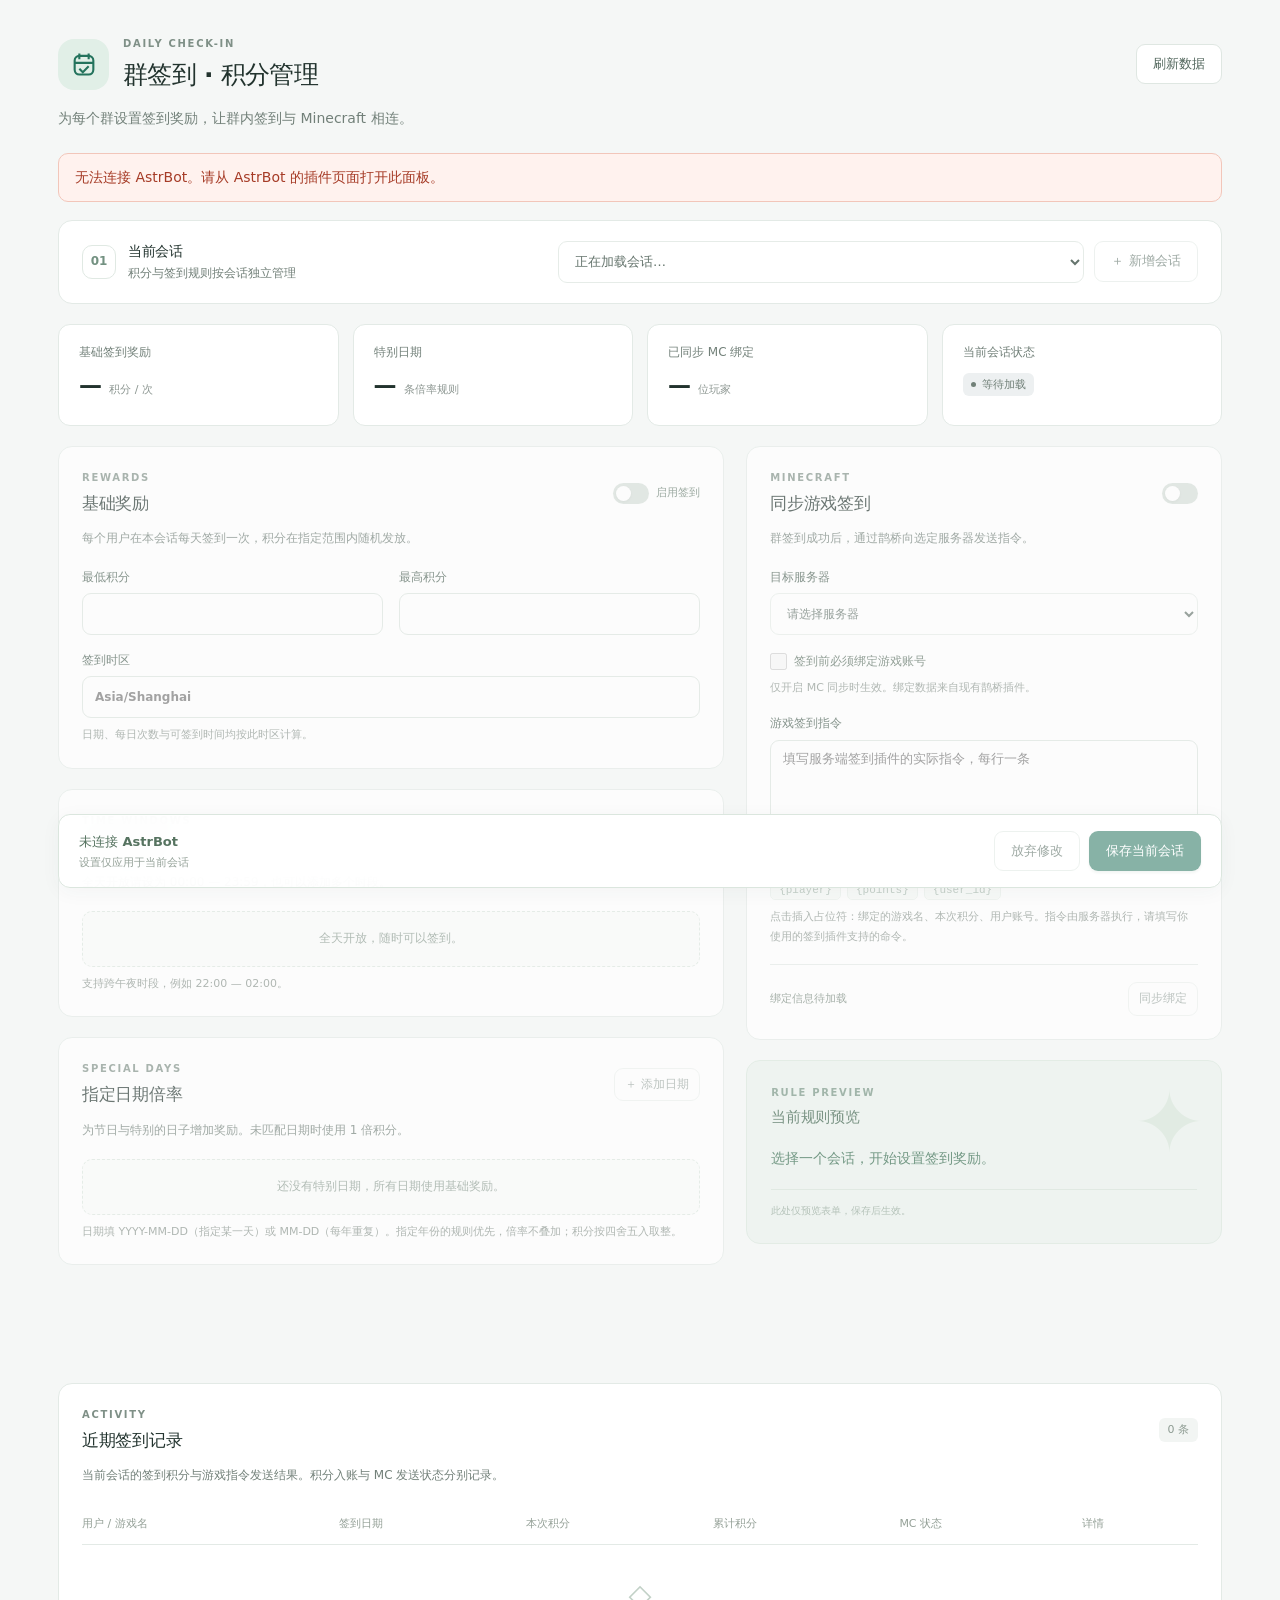
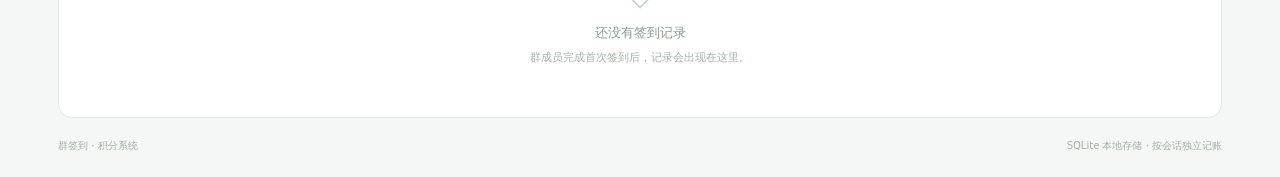
==== pages/dashboard/index.html @ dab74ade "feat: 实现按会话签到积分、日期倍率与 LiteSignIn 联动" ====
<!doctype html>
<html lang="zh-CN">
<head>
  <meta charset="utf-8">
  <meta name="viewport" content="width=device-width, initial-scale=1">
  <meta name="color-scheme" content="light">
  <title>群签到 · 积分管理</title>
  <link rel="stylesheet" href="./style.css">
  <script src="/api/plugin/page/bridge-sdk.js"></script>
  <script src="./app.js" defer></script>
</head>
<body>
<main class="workspace">
  <header class="page-heading">
    <div class="brand"><span class="brand-mark" aria-hidden="true"><svg viewBox="0 0 24 24" fill="none" stroke="currentColor" stroke-width="1.8"><rect x="4" y="5" width="16" height="16" rx="4"/><path d="M8 3v5m8-5v5M4 11h16m-12 5 3 3 5-5"/></svg></span><div><p class="eyebrow">DAILY CHECK-IN</p><h1>群签到 · 积分管理</h1></div></div>
    <button id="refresh" class="button secondary" type="button">刷新数据</button>
  </header>
  <p class="page-description">为每个群设置签到奖励，让群内签到与 Minecraft 相连。</p>
  <div id="notice" class="notice" role="status" aria-live="polite" hidden></div>
  <section class="session-card" aria-labelledby="session-heading">
    <div class="session-label"><span class="section-number">01</span><div><h2 id="session-heading">当前会话</h2><p>积分与签到规则按会话独立管理</p></div></div>
    <div class="session-picker"><label class="sr-only" for="session-select">选择会话</label><select id="session-select" disabled><option value="">正在加载会话…</option></select><button id="new-session" class="button secondary" type="button" disabled>＋ 新增会话</button></div>
    <div id="new-session-panel" class="new-session-panel" hidden><label for="session-input">会话标识（UMO）</label><div class="input-action"><input id="session-input" type="text" placeholder="平台ID:GroupMessage:群号" autocomplete="off" spellcheck="false"><button id="add-session" class="button primary" type="button">开始配置</button><button id="cancel-session" class="button text-button" type="button">取消</button></div><p class="hint">例如 mybot:GroupMessage:123456789。保存规则后才会建立会话配置。</p></div>
  </section>

  <section class="stats-grid" aria-label="当前会话概况">
    <div class="stat"><span class="stat-label">基础签到奖励</span><div><strong id="stat-points">—</strong><span class="stat-unit">积分 / 次</span></div></div>
    <div class="stat"><span class="stat-label">特别日期</span><div><strong id="stat-dates">—</strong><span class="stat-unit">条倍率规则</span></div></div>
    <div class="stat"><span class="stat-label">已同步 MC 绑定</span><div><strong id="stat-bindings">—</strong><span class="stat-unit">位玩家</span></div></div>
    <div class="stat"><span class="stat-label">当前会话状态</span><div><span id="stat-status" class="badge neutral">等待加载</span></div></div>
  </section>

  <form id="settings-form">
    <fieldset id="settings-fields" disabled>
      <div class="columns">
        <div class="main-column">
          <section class="card" aria-labelledby="reward-heading">
            <div class="card-heading"><div><p class="eyebrow">REWARDS</p><h2 id="reward-heading">基础奖励</h2></div><label class="switch-label"><input id="enabled" type="checkbox"><span class="switch-track" aria-hidden="true"></span><span>启用签到</span></label></div>
            <p class="description">每个用户在本会话每天签到一次，积分在指定范围内随机发放。</p>
            <div class="form-grid"><label>最低积分<input id="min-points" type="number" min="0" max="1000000000" step="1" required></label><label>最高积分<input id="max-points" type="number" min="0" max="1000000000" step="1" required></label></div>
            <label class="field">签到时区<input id="timezone" type="text" list="timezones" required placeholder="Asia/Shanghai" autocomplete="off"><datalist id="timezones"><option value="Asia/Shanghai"></option><option value="Asia/Hong_Kong"></option><option value="Asia/Tokyo"></option><option value="UTC"></option></datalist></label><p class="hint">日期、每日次数与可签到时间均按此时区计算。</p>
          </section>
          <section class="card" aria-labelledby="window-heading">
            <div class="card-heading"><div><p class="eyebrow">TIME WINDOWS</p><h2 id="window-heading">可签到时间</h2></div><button id="add-window" class="button small secondary" type="button">＋ 添加时段</button></div>
            <p class="description">全天开放请设为 00:00 — 23:59，也可以添加多个时段。</p>
            <div id="windows-list" class="repeat-list"></div><p id="windows-empty" class="empty-inline">全天开放，随时可以签到。</p>
            <p class="hint">支持跨午夜时段，例如 22:00 — 02:00。</p>
          </section>
          <section class="card" aria-labelledby="dates-heading">
            <div class="card-heading"><div><p class="eyebrow">SPECIAL DAYS</p><h2 id="dates-heading">指定日期倍率</h2></div><button id="add-date" class="button small secondary" type="button">＋ 添加日期</button></div>
            <p class="description">为节日与特别的日子增加奖励。未匹配日期时使用 1 倍积分。</p>
            <div id="dates-list" class="repeat-list"></div><p id="dates-empty" class="empty-inline">还没有特别日期，所有日期使用基础奖励。</p>
            <p class="hint">日期填 YYYY-MM-DD（指定某一天）或 MM-DD（每年重复）。指定年份的规则优先，倍率不叠加；积分按四舍五入取整。</p>
          </section>
        </div>
        <aside class="side-column">
          <section class="card mc-card" aria-labelledby="mc-heading">
            <div class="card-heading"><div><p class="eyebrow">MINECRAFT</p><h2 id="mc-heading">同步游戏签到</h2></div><label class="switch-label"><input id="mc-enabled" type="checkbox"><span class="switch-track" aria-hidden="true"></span><span class="sr-only">启用同步游戏签到</span></label></div>
            <p class="description">群签到成功后，通过鹊桥向选定服务器发送指令。</p>
            <label class="field">目标服务器<select id="server-name"><option value="">请选择服务器</option></select></label>
            <label class="check-label"><input id="require-binding" type="checkbox"><span>签到前必须绑定游戏账号</span></label><p class="hint">仅开启 MC 同步时生效。绑定数据来自现有鹊桥插件。</p>
            <label class="field" for="commands">游戏签到指令</label><textarea id="commands" rows="5" spellcheck="false" placeholder="填写服务端签到插件的实际指令，每行一条"></textarea>
            <div class="tokens" aria-label="插入指令占位符"><button type="button" data-token="{player}">{player}</button><button type="button" data-token="{points}">{points}</button><button type="button" data-token="{user_id}">{user_id}</button></div><p class="hint">点击插入占位符：绑定的游戏名、本次积分、用户账号。指令由服务器执行，请填写你使用的签到插件支持的命令。</p>
            <div class="binding-row"><span id="binding-note">绑定信息待加载</span><button id="sync-bindings" class="button small secondary" type="button">同步绑定</button></div>
          </section>
          <section class="preview-card" aria-labelledby="preview-heading"><span class="preview-icon" aria-hidden="true">✦</span><p class="eyebrow">RULE PREVIEW</p><h2 id="preview-heading">当前规则预览</h2><p id="preview-summary">选择一个会话，开始设置签到奖励。</p><p id="preview-time" class="preview-detail"></p><p id="preview-mc" class="preview-detail"></p><p class="preview-footnote">此处仅预览表单，保存后生效。</p></section>
        </aside>
      </div>
    </fieldset>
    <div class="save-bar"><div><span id="save-state" class="save-state">正在连接 AstrBot…</span><p id="save-caption">设置仅应用于当前会话</p></div><div class="save-actions"><button id="discard" class="button secondary" type="button" disabled>放弃修改</button><button id="save" class="button primary" type="submit" disabled>保存当前会话</button></div></div>
  </form>

  <section class="card history-card" aria-labelledby="history-heading"><div class="card-heading"><div><p class="eyebrow">ACTIVITY</p><h2 id="history-heading">近期签到记录</h2></div><span id="history-count" class="count-pill">0 条</span></div><p class="description">当前会话的签到积分与游戏指令发送结果。积分入账与 MC 发送状态分别记录。</p><div class="table-scroll"><table><thead><tr><th>用户 / 游戏名</th><th>签到日期</th><th>本次积分</th><th>累计积分</th><th>MC 状态</th><th>详情</th></tr></thead><tbody id="history-body"></tbody></table></div><div id="history-empty" class="history-empty"><span aria-hidden="true">◇</span><strong>还没有签到记录</strong><p>群成员完成首次签到后，记录会出现在这里。</p></div></section>
  <footer class="page-footer"><span>群签到 · 积分系统</span><span>SQLite 本地存储 · 按会话独立记账</span></footer>
</main>
</body>
</html>
---- pages/dashboard/style.css ----
:root{font-family:Inter,"Segoe UI","Microsoft YaHei",system-ui,sans-serif;color:#22332e;background:#f5f7f6;font-synthesis:none;font-size:14px;line-height:1.6;--green:#24735d;--green-dark:#165441;--muted:#728079;--line:#e3eae6;--surface:#fff;--focus:#b5d9cb}
*{box-sizing:border-box}body{margin:0}button,input,select,textarea{font:inherit}button{cursor:pointer}button:disabled{cursor:not-allowed;opacity:.55}input,select,textarea{width:100%;min-height:42px;border:1px solid #dce5df;border-radius:9px;background:#fff;color:#253b30;padding:9px 12px;outline:none}input:focus,select:focus,textarea:focus{border-color:var(--green);box-shadow:0 0 0 3px #24735d12}button:focus-visible{outline:3px solid var(--focus);outline-offset:3px}input[type=checkbox]{width:17px;height:17px;min-height:0;accent-color:var(--green);flex:none}input[type=number]{font-variant-numeric:tabular-nums}select{padding-right:28px;text-overflow:ellipsis}textarea{resize:vertical;min-height:110px;font-family:Consolas,"Microsoft YaHei",monospace;font-size:13px}fieldset{padding:0;margin:0;border:0;min-width:0}fieldset:disabled{opacity:.65}h1,h2,p{margin:0}h1{font-size:25px;line-height:1.4;letter-spacing:-.7px;font-weight:700}h2{font-size:17px;line-height:1.5;letter-spacing:-.3px;font-weight:650}[hidden]{display:none!important}.workspace{max-width:1240px;padding:36px 38px 20px;margin:auto}.page-heading,.brand,.card-heading,.session-label,.session-picker,.input-action,.binding-row,.save-bar,.save-actions,.page-footer{display:flex;align-items:center}.page-heading{justify-content:space-between;gap:18px}.brand{gap:14px}.brand-mark{width:51px;height:51px;border-radius:16px;color:var(--green);background:#e1efe7;display:grid;place-items:center}.brand-mark svg{width:28px;height:28px}.eyebrow{font-size:10px;letter-spacing:1.7px;font-weight:700;color:#7f9087;margin-bottom:5px}.page-description{color:var(--muted);margin:15px 0 24px}.button{border:1px solid transparent;border-radius:9px;padding:9px 16px;min-height:40px;font-size:13px;font-weight:600;white-space:nowrap;transition:background .15s,box-shadow .15s}.button.primary{background:var(--green);color:white;box-shadow:0 2px 3px #1d50311a}.button.primary:hover:not(:disabled){background:var(--green-dark)}.button.secondary{background:#fff;border-color:#dfe7e2;color:#50655b}.button.secondary:hover:not(:disabled){background:#f1f6f3;border-color:#afc9bb}.button.small{padding:6px 10px;min-height:32px;font-size:12px}.text-button{background:transparent;color:#62746b}.notice{padding:12px 16px;border:1px solid #c9e4d5;background:#edf7f0;color:#26613d;border-radius:10px;margin-bottom:18px;overflow-wrap:anywhere}.notice.error{border-color:#f2c6ba;background:#fff2ee;color:#a63b26}.notice.info{background:#f1f5fb;border-color:#d1ddef;color:#425f86}.session-card{display:flex;flex-wrap:wrap;align-items:center;justify-content:space-between;gap:18px;background:#fff;border:1px solid var(--line);border-radius:14px;padding:20px 23px}.session-label{gap:12px}.section-number{display:grid;place-items:center;width:34px;height:34px;border:1px solid #e0e9e3;border-radius:10px;color:#739181;font-size:12px;font-weight:700}.session-label h2{font-size:14px}.session-label p{font-size:12px;color:var(--muted);margin-top:2px}.session-picker{gap:10px;flex:1;max-width:640px;min-width:300px}.session-picker select{flex:1;min-width:0;font-size:13px}.new-session-panel{width:100%;border-top:1px solid var(--line);padding-top:16px}.new-session-panel>label{font-size:12px;font-weight:600}.input-action{gap:8px;margin-top:7px}.input-action input{min-width:0}.stats-grid{display:grid;grid-template-columns:repeat(4,1fr);gap:14px;margin:20px 0}.stat{padding:18px 20px;background:#fff;border:1px solid var(--line);border-radius:12px;min-height:102px}.stat-label{display:block;color:var(--muted);font-size:12px;margin-bottom:9px}.stat strong{font-size:23px;letter-spacing:-.7px;font-weight:650;line-height:1.3;font-variant-numeric:tabular-nums}.stat-unit{font-size:11px;color:#8c9691;margin-left:8px;white-space:nowrap}.badge{display:inline-flex;align-items:center;border-radius:6px;padding:3px 8px;font-size:11px;font-weight:600;white-space:nowrap}.badge.good{background:#e8f4ed;color:#287250}.badge.warn{background:#fff3df;color:#967027}.badge.bad{background:#fff0eb;color:#ad5039}.badge.neutral{background:#edf0f1;color:#718078}.badge::before{content:"";width:5px;height:5px;margin-right:6px;border-radius:50%;background:currentColor}.columns{display:grid;grid-template-columns:minmax(0,1.4fr) minmax(300px,1fr);gap:22px;align-items:start}.main-column,.side-column{min-width:0;display:flex;flex-direction:column;gap:20px}.card{background:#fff;border:1px solid var(--line);border-radius:14px;padding:23px}.card-heading{justify-content:space-between;gap:12px;margin-bottom:12px}.description{font-size:12px;line-height:1.8;color:var(--muted);margin-bottom:18px}.form-grid{display:grid;grid-template-columns:1fr 1fr;gap:16px}.form-grid label,.field,.repeat-field{display:block;font-size:12px;font-weight:600;color:#4b6155}.form-grid input,.field input,.field select{margin-top:6px}.field{margin-top:16px}.field[for=commands]{margin-bottom:7px}.hint{color:#8a958e;font-size:11px;line-height:1.8;margin-top:7px}.switch-label{display:flex;align-items:center;gap:7px;white-space:nowrap;font-size:11px;color:#6b8073;cursor:pointer;position:relative}.switch-label input{position:absolute;opacity:0;width:36px;height:21px;z-index:1;cursor:pointer;margin:0}.switch-track{display:inline-block;width:36px;height:21px;border-radius:12px;background:#d6dfd9;position:relative;transition:background .15s}.switch-track::after{content:"";position:absolute;width:15px;height:15px;left:3px;top:3px;background:#fff;border-radius:50%;box-shadow:0 1px 3px #0001;transition:transform .15s}.switch-label input:checked+.switch-track{background:var(--green)}.switch-label input:checked+.switch-track::after{transform:translateX(15px)}.switch-label input:focus-visible+.switch-track{outline:3px solid var(--focus);outline-offset:2px}.repeat-list{display:flex;flex-direction:column;gap:10px}.repeat-row{display:grid;grid-template-columns:1fr auto 1fr 32px;align-items:end;gap:9px;padding:12px;background:#f8faf8;border-radius:10px;border:1px solid #edf1ee}.repeat-row input{margin-top:5px;min-height:37px;font-size:12px;padding:7px 9px;min-width:0}.repeat-field{min-width:0;font-size:11px;font-weight:500}.row-separator{padding-bottom:9px;color:#9ba99f}.remove-row{min-height:35px;border:0;background:transparent;color:#9daaa2;border-radius:7px;font-size:20px;line-height:1;padding:7px}.remove-row:hover{background:#fbeae5;color:#a94835}.date-row{grid-template-columns:minmax(0,1.6fr) minmax(85px,1fr) 32px}.empty-inline{font-size:12px;padding:17px 14px;color:#8b9c91;border:1px dashed #dce7df;border-radius:10px;background:#fbfcfb;text-align:center}.check-label{display:flex;align-items:center;gap:7px;margin-top:17px;font-size:12px;color:#5c7163;cursor:pointer}.check-label input{margin:0}.tokens{display:flex;flex-wrap:wrap;gap:6px;margin-top:9px}.tokens button{font:11px Consolas,monospace;padding:3px 8px;border-radius:5px;border:1px solid #dce9df;color:#63836e;background:#f3f8f4}.tokens button:hover{background:#e7f1e9}.binding-row{margin-top:18px;padding-top:17px;border-top:1px solid var(--line);justify-content:space-between;gap:10px;color:#7c8c81;font-size:11px}.preview-card{background:#eaf2ed;border:1px solid #d9e6dc;border-radius:14px;padding:24px;position:relative;overflow:hidden}.preview-icon{position:absolute;font-size:85px;right:16px;top:-6px;color:#d6e5d9;pointer-events:none}.preview-card .eyebrow{color:#739281;position:relative}.preview-card h2{font-size:15px;color:#365d46;position:relative}.preview-card #preview-summary{font-size:14px;color:#2c6547;line-height:1.9;margin-top:17px;position:relative}.preview-detail{font-size:12px;color:#6b8672;margin-top:9px;overflow-wrap:anywhere}.preview-footnote{font-size:10px;color:#92a799;border-top:1px solid #d4e2d7;padding-top:13px;margin-top:17px}.save-bar{position:sticky;bottom:12px;z-index:3;border:1px solid #dbe6de;background:#ffffffed;backdrop-filter:blur(12px);box-shadow:0 4px 20px #2b493b0b;border-radius:12px;padding:15px 20px;margin:22px 0;justify-content:space-between;gap:15px}.save-state{font-size:13px;font-weight:600;color:#567360}.save-state.dirty{color:#b27b31}.save-bar p{font-size:11px;color:#94a198;margin-top:1px;overflow-wrap:anywhere}.save-actions{gap:9px}.history-card{padding-bottom:10px}.count-pill{font-size:11px;color:#8d9b92;background:#f2f5f3;padding:3px 9px;border-radius:6px}.table-scroll{overflow-x:auto}table{border-collapse:collapse;width:100%;text-align:left;font-size:12px;white-space:nowrap}th{font-size:11px;color:#94a097;font-weight:500;border-bottom:1px solid var(--line);padding:10px 14px 12px 0}td{padding:16px 14px 16px 0;border-bottom:1px solid #eff3f0;color:#63786b}tbody tr:last-child td{border-bottom:0}.user-primary{font-weight:600;color:#3e5848}.user-secondary{font-size:10px;color:#99a59e;margin-top:2px}.points-cell{font-weight:650;color:var(--green)}.detail-cell{font-size:11px;color:#8c9a91;white-space:normal;min-width:170px;max-width:290px;overflow-wrap:anywhere}.history-empty{padding:32px 16px 40px;text-align:center;color:#a4b3a9;display:flex;align-items:center;flex-direction:column;gap:5px}.history-empty>span{font-size:30px;color:#c2d1c7;line-height:1.2;margin-bottom:5px}.history-empty strong{font-size:13px;font-weight:500;color:#8b9d90}.history-empty p{font-size:11px}.page-footer{font-size:10px;color:#a2afa6;padding:20px 0 3px;justify-content:space-between;gap:12px}.sr-only{position:absolute;width:1px;height:1px;padding:0;margin:-1px;overflow:hidden;clip:rect(0,0,0,0);white-space:nowrap;border:0}
@media(min-width:1200px){.side-column{position:sticky;top:20px}}@media(max-width:900px){.workspace{padding:26px 22px 18px}.session-picker{max-width:none;flex-basis:100%;width:100%}.columns{grid-template-columns:minmax(0,1.2fr) minmax(280px,1fr);gap:16px}.card{padding:18px}.stat{padding:16px}.stat strong{font-size:20px}.stat-unit{display:block;margin-left:0;font-size:10px}.stat{min-height:110px}}@media(max-width:680px){.workspace{padding:20px 14px 12px}h1{font-size:20px}.brand-mark{width:43px;height:43px;border-radius:13px}.brand{gap:10px}.eyebrow{font-size:9px}.page-heading>.button{padding:7px 10px;font-size:11px}.page-description{font-size:12px;margin:14px 0 19px}.session-card{padding:16px}.session-picker{min-width:0;align-items:stretch}.session-picker .button{font-size:11px;padding:8px 10px}.stats-grid{grid-template-columns:1fr 1fr;gap:10px;margin:15px 0}.stat{min-height:94px}.stat-unit{display:inline;margin-left:6px}.columns{grid-template-columns:1fr}.form-grid{gap:12px}.main-column,.side-column{gap:15px}.input-action{flex-wrap:wrap}.input-action input{flex-basis:100%}.save-bar{bottom:6px;padding:12px;margin:16px 0;align-items:center}.save-bar>div:first-child{min-width:0}.save-actions{gap:5px}.save-actions .button{padding:8px 11px;font-size:11px}.save-bar p{max-width:170px;font-size:10px}.save-state{font-size:11px}.page-footer{font-size:9px}.date-row{grid-template-columns:minmax(0,1.6fr) minmax(80px,1fr) 28px}.repeat-row{padding:10px;gap:6px}.card-heading{gap:8px}h2{font-size:16px}.preview-card{padding:20px}}
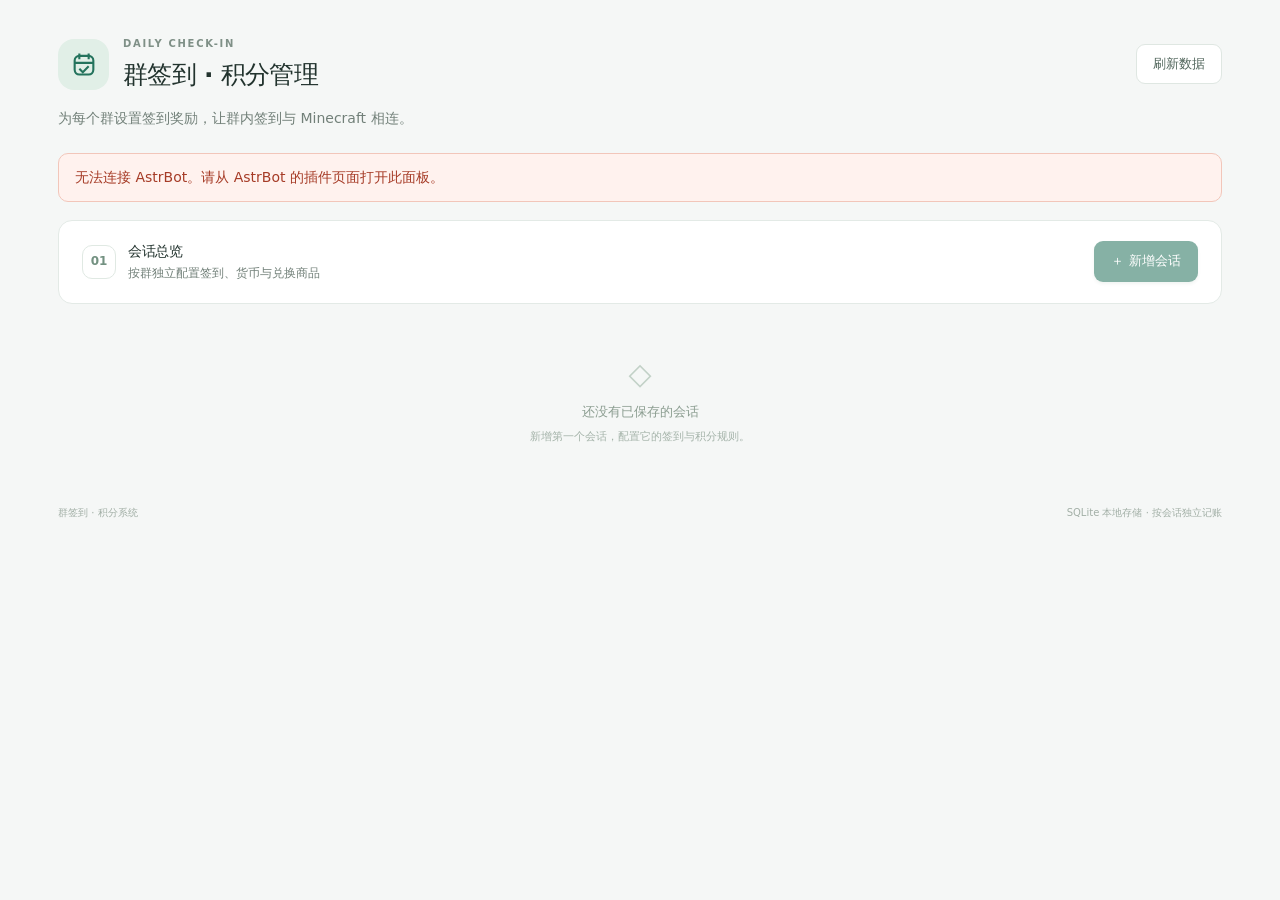
==== commit abcca019: "feat: confirm MC awards and add session points administration, shop and deletion" ====
--- a/pages/dashboard/index.html
+++ b/pages/dashboard/index.html
@@ -17,14 +17,16 @@
   </header>
   <p class="page-description">为每个群设置签到奖励，让群内签到与 Minecraft 相连。</p>
   <div id="notice" class="notice" role="status" aria-live="polite" hidden></div>
-  <section class="session-card" aria-labelledby="session-heading">
-    <div class="session-label"><span class="section-number">01</span><div><h2 id="session-heading">当前会话</h2><p>积分与签到规则按会话独立管理</p></div></div>
-    <div class="session-picker"><label class="sr-only" for="session-select">选择会话</label><select id="session-select" disabled><option value="">正在加载会话…</option></select><button id="new-session" class="button secondary" type="button" disabled>＋ 新增会话</button></div>
-    <div id="new-session-panel" class="new-session-panel" hidden><label for="session-input">会话标识（UMO）</label><div class="input-action"><input id="session-input" type="text" placeholder="平台ID:GroupMessage:群号" autocomplete="off" spellcheck="false"><button id="add-session" class="button primary" type="button">开始配置</button><button id="cancel-session" class="button text-button" type="button">取消</button></div><p class="hint">例如 mybot:GroupMessage:123456789。保存规则后才会建立会话配置。</p></div>
+  <section id="overview-page">
+    <section class="session-card overview-heading"><div class="session-label"><span class="section-number">01</span><div><h2>会话总览</h2><p>按群独立配置签到、货币与兑换商品</p></div></div><button id="new-session" class="button primary" type="button" disabled>＋ 新增会话</button>
+      <div id="new-session-panel" class="new-session-panel" hidden><label for="session-input">会话标识（UMO）</label><div class="input-action"><input id="session-input" type="text" placeholder="mybot:GroupMessage:123456789" autocomplete="off" spellcheck="false"><button id="add-session" class="button primary" type="button">开始配置</button><button id="cancel-session" class="button text-button" type="button">取消</button></div><p class="hint">填写 平台ID:GroupMessage:群号。完成配置并保存后，会话才会出现在列表中。</p></div>
+    </section>
+    <div id="sessions-list" class="sessions-grid"></div><div id="sessions-empty" class="history-empty"><span aria-hidden="true">◇</span><strong>还没有已保存的会话</strong><p>新增第一个会话，配置它的签到与积分规则。</p></div>
   </section>
-
+  <section id="editor-page" hidden>
+    <section class="session-card"><button id="back-overview" class="button secondary" type="button">← 返回总览</button><div class="session-picker"><label class="sr-only" for="session-select">选择配置会话</label><select id="session-select" disabled><option value="">请选择会话</option></select></div></section>
   <section class="stats-grid" aria-label="当前会话概况">
-    <div class="stat"><span class="stat-label">基础签到奖励</span><div><strong id="stat-points">—</strong><span class="stat-unit">积分 / 次</span></div></div>
+    <div class="stat"><span class="stat-label">基础签到奖励</span><div><strong id="stat-points">—</strong><span id="stat-currency" class="stat-unit">积分 / 次</span></div></div>
     <div class="stat"><span class="stat-label">特别日期</span><div><strong id="stat-dates">—</strong><span class="stat-unit">条倍率规则</span></div></div>
     <div class="stat"><span class="stat-label">已同步 MC 绑定</span><div><strong id="stat-bindings">—</strong><span class="stat-unit">位玩家</span></div></div>
     <div class="stat"><span class="stat-label">当前会话状态</span><div><span id="stat-status" class="badge neutral">等待加载</span></div></div>
@@ -37,7 +39,8 @@
           <section class="card" aria-labelledby="reward-heading">
             <div class="card-heading"><div><p class="eyebrow">REWARDS</p><h2 id="reward-heading">基础奖励</h2></div><label class="switch-label"><input id="enabled" type="checkbox"><span class="switch-track" aria-hidden="true"></span><span>启用签到</span></label></div>
             <p class="description">每个用户在本会话每天签到一次，积分在指定范围内随机发放。</p>
-            <div class="form-grid"><label>最低积分<input id="min-points" type="number" min="0" max="1000000000" step="1" required></label><label>最高积分<input id="max-points" type="number" min="0" max="1000000000" step="1" required></label></div>
+            <div class="form-grid"><label>货币名称<input id="currency-name" type="text" maxlength="30" required placeholder="积分 / 萌妹点"></label><label>指令前缀<input id="command-prefix" type="text" maxlength="30" placeholder="留空则不附加前缀"></label></div><p class="hint">继承 AstrBot 的唤醒头，例如唤醒头 #、前缀 萌妹点，对应指令为 <code>#萌妹点 签到</code>；前缀留空时为 <code>#签到</code>。</p>
+            <div class="form-grid spaced"><label>最低积分<input id="min-points" type="number" min="0" max="1000000000" step="1" required></label><label>最高积分<input id="max-points" type="number" min="0" max="1000000000" step="1" required></label></div>
             <label class="field">签到时区<input id="timezone" type="text" list="timezones" required placeholder="Asia/Shanghai" autocomplete="off"><datalist id="timezones"><option value="Asia/Shanghai"></option><option value="Asia/Hong_Kong"></option><option value="Asia/Tokyo"></option><option value="UTC"></option></datalist></label><p class="hint">日期、每日次数与可签到时间均按此时区计算。</p>
           </section>
           <section class="card" aria-labelledby="window-heading">
@@ -56,22 +59,29 @@
         <aside class="side-column">
           <section class="card mc-card" aria-labelledby="mc-heading">
             <div class="card-heading"><div><p class="eyebrow">MINECRAFT</p><h2 id="mc-heading">同步游戏签到</h2></div><label class="switch-label"><input id="mc-enabled" type="checkbox"><span class="switch-track" aria-hidden="true"></span><span class="sr-only">启用同步游戏签到</span></label></div>
-            <p class="description">群签到成功后，通过鹊桥向选定服务器发送指令。</p>
+            <p class="description">开启联动后，先发送游戏签到指令，仅确认 MC 成功才增加群积分。失败或结果未知均不入账。</p>
             <label class="field">目标服务器<select id="server-name"><option value="">请选择服务器</option></select></label>
             <label class="check-label"><input id="require-binding" type="checkbox"><span>签到前必须绑定游戏账号</span></label><p class="hint">仅开启 MC 同步时生效。绑定数据来自现有鹊桥插件。</p>
             <label class="field" for="commands">游戏签到指令</label><textarea id="commands" rows="5" spellcheck="false" placeholder="填写服务端签到插件的实际指令，每行一条"></textarea>
             <div class="tokens" aria-label="插入指令占位符"><button type="button" data-token="{player}">{player}</button><button type="button" data-token="{points}">{points}</button><button type="button" data-token="{user_id}">{user_id}</button></div><p class="hint">点击插入占位符：绑定的游戏名、本次积分、用户账号。指令由服务器执行，请填写你使用的签到插件支持的命令。</p>
+            <label class="field" for="mc-success-keywords">成功关键词（每行一个）</label><textarea id="mc-success-keywords" rows="3" placeholder="例如：成功给玩家 / Successfully signed in"></textarea><label class="field" for="mc-failure-keywords">失败关键词（每行一个）</label><textarea id="mc-failure-keywords" rows="3" placeholder="例如：已经签到"></textarea><p class="hint">失败关键词优先。只有 MC 返回内容命中成功关键词才入账；成功词留空、空响应或未匹配结果均不加分。请按游戏签到插件的实际回复填写。</p>
             <div class="binding-row"><span id="binding-note">绑定信息待加载</span><button id="sync-bindings" class="button small secondary" type="button">同步绑定</button></div>
           </section>
           <section class="preview-card" aria-labelledby="preview-heading"><span class="preview-icon" aria-hidden="true">✦</span><p class="eyebrow">RULE PREVIEW</p><h2 id="preview-heading">当前规则预览</h2><p id="preview-summary">选择一个会话，开始设置签到奖励。</p><p id="preview-time" class="preview-detail"></p><p id="preview-mc" class="preview-detail"></p><p class="preview-footnote">此处仅预览表单，保存后生效。</p></section>
         </aside>
       </div>
+      <section class="card extra-card" aria-labelledby="administration-heading"><div class="card-heading"><div><p class="eyebrow">SESSION ADMINISTRATION</p><h2 id="administration-heading">会话管理员与兑换确认</h2></div></div><div class="form-grid"><div><label class="field" for="admin-ids">额外会话管理员（每行一个账号 ID）</label><textarea id="admin-ids" rows="3" placeholder="100000001"></textarea><p class="hint">AstrBot 机器人管理员自动拥有权限，无须重复填写。</p></div><div><label class="field">兑换确认有效期（分钟）<input id="confirmation-minutes" type="number" min="1" max="1440" step="1" required></label><p class="hint">用户发起兑换后，须在有效期内确认；到期订单不会发放奖励。</p></div></div></section>
+      <section class="card extra-card" aria-labelledby="products-heading"><div class="card-heading"><div><p class="eyebrow">REWARD SHOP</p><h2 id="products-heading">兑换商品</h2></div><button id="add-product" class="button secondary small" type="button">＋ 添加商品</button></div><p class="description">商品列表仅展示序号、名称与价格。奖励文本和兑换码只在此管理页面编辑，不向群商品列表公开。</p><div id="products-list" class="products-list"></div><p id="products-empty" class="empty-inline">暂无商品，添加商品后即可配置兑换奖励。</p></section>
+      <section class="card extra-card" aria-labelledby="templates-heading"><div class="card-heading"><div><p class="eyebrow">REPLY TEMPLATES</p><h2 id="templates-heading">对话模板</h2></div></div><p class="description">自定义签到、积分、兑换与管理操作的回复。保留需要的占位符，保存后对当前会话生效。</p><p id="template-fields" class="hint template-hint"></p><div id="templates-list" class="templates-grid"></div></section>
     </fieldset>
     <div class="save-bar"><div><span id="save-state" class="save-state">正在连接 AstrBot…</span><p id="save-caption">设置仅应用于当前会话</p></div><div class="save-actions"><button id="discard" class="button secondary" type="button" disabled>放弃修改</button><button id="save" class="button primary" type="submit" disabled>保存当前会话</button></div></div>
   </form>
 
-  <section class="card history-card" aria-labelledby="history-heading"><div class="card-heading"><div><p class="eyebrow">ACTIVITY</p><h2 id="history-heading">近期签到记录</h2></div><span id="history-count" class="count-pill">0 条</span></div><p class="description">当前会话的签到积分与游戏指令发送结果。积分入账与 MC 发送状态分别记录。</p><div class="table-scroll"><table><thead><tr><th>用户 / 游戏名</th><th>签到日期</th><th>本次积分</th><th>累计积分</th><th>MC 状态</th><th>详情</th></tr></thead><tbody id="history-body"></tbody></table></div><div id="history-empty" class="history-empty"><span aria-hidden="true">◇</span><strong>还没有签到记录</strong><p>群成员完成首次签到后，记录会出现在这里。</p></div></section>
+  <section class="card history-card" aria-labelledby="history-heading"><div class="card-heading"><div><p class="eyebrow">ACTIVITY</p><h2 id="history-heading">近期签到记录</h2></div><span id="history-count" class="count-pill">0 条</span></div><p class="description">当前会话的签到积分与游戏指令发送结果。积分入账与 MC 发送状态分别记录。</p><div class="table-scroll"><table><thead><tr><th>用户 / 游戏名</th><th>签到日期</th><th>签到积分 / 入账</th><th>累计积分</th><th>MC 状态</th><th>详情</th></tr></thead><tbody id="history-body"></tbody></table></div><div id="history-empty" class="history-empty"><span aria-hidden="true">◇</span><strong>还没有签到记录</strong><p>群成员完成首次签到后，记录会出现在这里。</p></div></section>
+  <div class="activity-columns"><section class="card extra-card"><div class="card-heading"><div><p class="eyebrow">LEADERBOARD</p><h2>会话排行榜</h2></div></div><div class="table-scroll"><table><thead><tr><th>名次</th><th>用户</th><th>余额</th></tr></thead><tbody id="leaderboard-body"></tbody></table></div><p id="leaderboard-empty" class="empty-inline">暂无积分排名。</p></section><section class="card extra-card"><div class="card-heading"><div><p class="eyebrow">REDEMPTIONS</p><h2>近期兑换订单</h2></div></div><p class="hint">此处只显示订单状态，不展示奖励内容或兑换码。</p><div class="table-scroll"><table><thead><tr><th>订单 / 用户</th><th>商品</th><th>价格</th><th>状态</th><th>详情</th></tr></thead><tbody id="orders-body"></tbody></table></div><p id="orders-empty" class="empty-inline">暂无兑换订单。</p></section></div>
+  </section>
   <footer class="page-footer"><span>群签到 · 积分系统</span><span>SQLite 本地存储 · 按会话独立记账</span></footer>
 </main>
+<div id="confirm-overlay" class="modal-backdrop" hidden><section class="confirm-dialog" role="dialog" aria-modal="true" aria-labelledby="confirm-title" aria-describedby="confirm-description"><h2 id="confirm-title"></h2><p id="confirm-description"></p><div class="dialog-actions"><button id="confirm-cancel" class="button secondary" type="button">取消</button><button id="confirm-accept" class="button primary" type="button">确认</button></div></section></div>
 </body>
 </html>
--- a/pages/dashboard/style.css
+++ b/pages/dashboard/style.css
@@ -1,3 +1,8 @@
 :root{font-family:Inter,"Segoe UI","Microsoft YaHei",system-ui,sans-serif;color:#22332e;background:#f5f7f6;font-synthesis:none;font-size:14px;line-height:1.6;--green:#24735d;--green-dark:#165441;--muted:#728079;--line:#e3eae6;--surface:#fff;--focus:#b5d9cb}
 *{box-sizing:border-box}body{margin:0}button,input,select,textarea{font:inherit}button{cursor:pointer}button:disabled{cursor:not-allowed;opacity:.55}input,select,textarea{width:100%;min-height:42px;border:1px solid #dce5df;border-radius:9px;background:#fff;color:#253b30;padding:9px 12px;outline:none}input:focus,select:focus,textarea:focus{border-color:var(--green);box-shadow:0 0 0 3px #24735d12}button:focus-visible{outline:3px solid var(--focus);outline-offset:3px}input[type=checkbox]{width:17px;height:17px;min-height:0;accent-color:var(--green);flex:none}input[type=number]{font-variant-numeric:tabular-nums}select{padding-right:28px;text-overflow:ellipsis}textarea{resize:vertical;min-height:110px;font-family:Consolas,"Microsoft YaHei",monospace;font-size:13px}fieldset{padding:0;margin:0;border:0;min-width:0}fieldset:disabled{opacity:.65}h1,h2,p{margin:0}h1{font-size:25px;line-height:1.4;letter-spacing:-.7px;font-weight:700}h2{font-size:17px;line-height:1.5;letter-spacing:-.3px;font-weight:650}[hidden]{display:none!important}.workspace{max-width:1240px;padding:36px 38px 20px;margin:auto}.page-heading,.brand,.card-heading,.session-label,.session-picker,.input-action,.binding-row,.save-bar,.save-actions,.page-footer{display:flex;align-items:center}.page-heading{justify-content:space-between;gap:18px}.brand{gap:14px}.brand-mark{width:51px;height:51px;border-radius:16px;color:var(--green);background:#e1efe7;display:grid;place-items:center}.brand-mark svg{width:28px;height:28px}.eyebrow{font-size:10px;letter-spacing:1.7px;font-weight:700;color:#7f9087;margin-bottom:5px}.page-description{color:var(--muted);margin:15px 0 24px}.button{border:1px solid transparent;border-radius:9px;padding:9px 16px;min-height:40px;font-size:13px;font-weight:600;white-space:nowrap;transition:background .15s,box-shadow .15s}.button.primary{background:var(--green);color:white;box-shadow:0 2px 3px #1d50311a}.button.primary:hover:not(:disabled){background:var(--green-dark)}.button.secondary{background:#fff;border-color:#dfe7e2;color:#50655b}.button.secondary:hover:not(:disabled){background:#f1f6f3;border-color:#afc9bb}.button.small{padding:6px 10px;min-height:32px;font-size:12px}.text-button{background:transparent;color:#62746b}.notice{padding:12px 16px;border:1px solid #c9e4d5;background:#edf7f0;color:#26613d;border-radius:10px;margin-bottom:18px;overflow-wrap:anywhere}.notice.error{border-color:#f2c6ba;background:#fff2ee;color:#a63b26}.notice.info{background:#f1f5fb;border-color:#d1ddef;color:#425f86}.session-card{display:flex;flex-wrap:wrap;align-items:center;justify-content:space-between;gap:18px;background:#fff;border:1px solid var(--line);border-radius:14px;padding:20px 23px}.session-label{gap:12px}.section-number{display:grid;place-items:center;width:34px;height:34px;border:1px solid #e0e9e3;border-radius:10px;color:#739181;font-size:12px;font-weight:700}.session-label h2{font-size:14px}.session-label p{font-size:12px;color:var(--muted);margin-top:2px}.session-picker{gap:10px;flex:1;max-width:640px;min-width:300px}.session-picker select{flex:1;min-width:0;font-size:13px}.new-session-panel{width:100%;border-top:1px solid var(--line);padding-top:16px}.new-session-panel>label{font-size:12px;font-weight:600}.input-action{gap:8px;margin-top:7px}.input-action input{min-width:0}.stats-grid{display:grid;grid-template-columns:repeat(4,1fr);gap:14px;margin:20px 0}.stat{padding:18px 20px;background:#fff;border:1px solid var(--line);border-radius:12px;min-height:102px}.stat-label{display:block;color:var(--muted);font-size:12px;margin-bottom:9px}.stat strong{font-size:23px;letter-spacing:-.7px;font-weight:650;line-height:1.3;font-variant-numeric:tabular-nums}.stat-unit{font-size:11px;color:#8c9691;margin-left:8px;white-space:nowrap}.badge{display:inline-flex;align-items:center;border-radius:6px;padding:3px 8px;font-size:11px;font-weight:600;white-space:nowrap}.badge.good{background:#e8f4ed;color:#287250}.badge.warn{background:#fff3df;color:#967027}.badge.bad{background:#fff0eb;color:#ad5039}.badge.neutral{background:#edf0f1;color:#718078}.badge::before{content:"";width:5px;height:5px;margin-right:6px;border-radius:50%;background:currentColor}.columns{display:grid;grid-template-columns:minmax(0,1.4fr) minmax(300px,1fr);gap:22px;align-items:start}.main-column,.side-column{min-width:0;display:flex;flex-direction:column;gap:20px}.card{background:#fff;border:1px solid var(--line);border-radius:14px;padding:23px}.card-heading{justify-content:space-between;gap:12px;margin-bottom:12px}.description{font-size:12px;line-height:1.8;color:var(--muted);margin-bottom:18px}.form-grid{display:grid;grid-template-columns:1fr 1fr;gap:16px}.form-grid label,.field,.repeat-field{display:block;font-size:12px;font-weight:600;color:#4b6155}.form-grid input,.field input,.field select{margin-top:6px}.field{margin-top:16px}.field[for=commands]{margin-bottom:7px}.hint{color:#8a958e;font-size:11px;line-height:1.8;margin-top:7px}.switch-label{display:flex;align-items:center;gap:7px;white-space:nowrap;font-size:11px;color:#6b8073;cursor:pointer;position:relative}.switch-label input{position:absolute;opacity:0;width:36px;height:21px;z-index:1;cursor:pointer;margin:0}.switch-track{display:inline-block;width:36px;height:21px;border-radius:12px;background:#d6dfd9;position:relative;transition:background .15s}.switch-track::after{content:"";position:absolute;width:15px;height:15px;left:3px;top:3px;background:#fff;border-radius:50%;box-shadow:0 1px 3px #0001;transition:transform .15s}.switch-label input:checked+.switch-track{background:var(--green)}.switch-label input:checked+.switch-track::after{transform:translateX(15px)}.switch-label input:focus-visible+.switch-track{outline:3px solid var(--focus);outline-offset:2px}.repeat-list{display:flex;flex-direction:column;gap:10px}.repeat-row{display:grid;grid-template-columns:1fr auto 1fr 32px;align-items:end;gap:9px;padding:12px;background:#f8faf8;border-radius:10px;border:1px solid #edf1ee}.repeat-row input{margin-top:5px;min-height:37px;font-size:12px;padding:7px 9px;min-width:0}.repeat-field{min-width:0;font-size:11px;font-weight:500}.row-separator{padding-bottom:9px;color:#9ba99f}.remove-row{min-height:35px;border:0;background:transparent;color:#9daaa2;border-radius:7px;font-size:20px;line-height:1;padding:7px}.remove-row:hover{background:#fbeae5;color:#a94835}.date-row{grid-template-columns:minmax(0,1.6fr) minmax(85px,1fr) 32px}.empty-inline{font-size:12px;padding:17px 14px;color:#8b9c91;border:1px dashed #dce7df;border-radius:10px;background:#fbfcfb;text-align:center}.check-label{display:flex;align-items:center;gap:7px;margin-top:17px;font-size:12px;color:#5c7163;cursor:pointer}.check-label input{margin:0}.tokens{display:flex;flex-wrap:wrap;gap:6px;margin-top:9px}.tokens button{font:11px Consolas,monospace;padding:3px 8px;border-radius:5px;border:1px solid #dce9df;color:#63836e;background:#f3f8f4}.tokens button:hover{background:#e7f1e9}.binding-row{margin-top:18px;padding-top:17px;border-top:1px solid var(--line);justify-content:space-between;gap:10px;color:#7c8c81;font-size:11px}.preview-card{background:#eaf2ed;border:1px solid #d9e6dc;border-radius:14px;padding:24px;position:relative;overflow:hidden}.preview-icon{position:absolute;font-size:85px;right:16px;top:-6px;color:#d6e5d9;pointer-events:none}.preview-card .eyebrow{color:#739281;position:relative}.preview-card h2{font-size:15px;color:#365d46;position:relative}.preview-card #preview-summary{font-size:14px;color:#2c6547;line-height:1.9;margin-top:17px;position:relative}.preview-detail{font-size:12px;color:#6b8672;margin-top:9px;overflow-wrap:anywhere}.preview-footnote{font-size:10px;color:#92a799;border-top:1px solid #d4e2d7;padding-top:13px;margin-top:17px}.save-bar{position:sticky;bottom:12px;z-index:3;border:1px solid #dbe6de;background:#ffffffed;backdrop-filter:blur(12px);box-shadow:0 4px 20px #2b493b0b;border-radius:12px;padding:15px 20px;margin:22px 0;justify-content:space-between;gap:15px}.save-state{font-size:13px;font-weight:600;color:#567360}.save-state.dirty{color:#b27b31}.save-bar p{font-size:11px;color:#94a198;margin-top:1px;overflow-wrap:anywhere}.save-actions{gap:9px}.history-card{padding-bottom:10px}.count-pill{font-size:11px;color:#8d9b92;background:#f2f5f3;padding:3px 9px;border-radius:6px}.table-scroll{overflow-x:auto}table{border-collapse:collapse;width:100%;text-align:left;font-size:12px;white-space:nowrap}th{font-size:11px;color:#94a097;font-weight:500;border-bottom:1px solid var(--line);padding:10px 14px 12px 0}td{padding:16px 14px 16px 0;border-bottom:1px solid #eff3f0;color:#63786b}tbody tr:last-child td{border-bottom:0}.user-primary{font-weight:600;color:#3e5848}.user-secondary{font-size:10px;color:#99a59e;margin-top:2px}.points-cell{font-weight:650;color:var(--green)}.detail-cell{font-size:11px;color:#8c9a91;white-space:normal;min-width:170px;max-width:290px;overflow-wrap:anywhere}.history-empty{padding:32px 16px 40px;text-align:center;color:#a4b3a9;display:flex;align-items:center;flex-direction:column;gap:5px}.history-empty>span{font-size:30px;color:#c2d1c7;line-height:1.2;margin-bottom:5px}.history-empty strong{font-size:13px;font-weight:500;color:#8b9d90}.history-empty p{font-size:11px}.page-footer{font-size:10px;color:#a2afa6;padding:20px 0 3px;justify-content:space-between;gap:12px}.sr-only{position:absolute;width:1px;height:1px;padding:0;margin:-1px;overflow:hidden;clip:rect(0,0,0,0);white-space:nowrap;border:0}
 @media(min-width:1200px){.side-column{position:sticky;top:20px}}@media(max-width:900px){.workspace{padding:26px 22px 18px}.session-picker{max-width:none;flex-basis:100%;width:100%}.columns{grid-template-columns:minmax(0,1.2fr) minmax(280px,1fr);gap:16px}.card{padding:18px}.stat{padding:16px}.stat strong{font-size:20px}.stat-unit{display:block;margin-left:0;font-size:10px}.stat{min-height:110px}}@media(max-width:680px){.workspace{padding:20px 14px 12px}h1{font-size:20px}.brand-mark{width:43px;height:43px;border-radius:13px}.brand{gap:10px}.eyebrow{font-size:9px}.page-heading>.button{padding:7px 10px;font-size:11px}.page-description{font-size:12px;margin:14px 0 19px}.session-card{padding:16px}.session-picker{min-width:0;align-items:stretch}.session-picker .button{font-size:11px;padding:8px 10px}.stats-grid{grid-template-columns:1fr 1fr;gap:10px;margin:15px 0}.stat{min-height:94px}.stat-unit{display:inline;margin-left:6px}.columns{grid-template-columns:1fr}.form-grid{gap:12px}.main-column,.side-column{gap:15px}.input-action{flex-wrap:wrap}.input-action input{flex-basis:100%}.save-bar{bottom:6px;padding:12px;margin:16px 0;align-items:center}.save-bar>div:first-child{min-width:0}.save-actions{gap:5px}.save-actions .button{padding:8px 11px;font-size:11px}.save-bar p{max-width:170px;font-size:10px}.save-state{font-size:11px}.page-footer{font-size:9px}.date-row{grid-template-columns:minmax(0,1.6fr) minmax(80px,1fr) 28px}.repeat-row{padding:10px;gap:6px}.card-heading{gap:8px}h2{font-size:16px}.preview-card{padding:20px}}
+
+/* Session overview, shop and conversational replies. */
+.sessions-grid{display:grid;grid-template-columns:repeat(2,minmax(0,1fr));gap:18px;margin-top:20px}.session-overview h2{font-size:14px;overflow-wrap:anywhere;word-break:break-word}.session-overview .card-heading>div{min-width:0}.session-overview .switch-label{flex-shrink:0}.session-summary{font-size:18px;font-weight:600;color:#365d46;margin:20px 0 13px}.session-meta{display:flex;gap:12px;align-items:center;font-size:11px;color:#84948a}.session-actions{display:flex;gap:10px;margin-top:22px;padding-top:18px;border-top:1px solid var(--line)}.session-actions .primary{flex:1}.button.danger{background:#fff5f1;color:#a65a45;border-color:#eedbd3}.button.danger:hover{background:#fde9e0}.spaced{margin-top:18px}.extra-card{margin-top:20px}.products-list{display:grid;grid-template-columns:repeat(2,minmax(0,1fr));gap:16px}.product-card{border:1px solid #e0e8e1;background:#fafcfb;border-radius:12px;padding:18px;min-width:0}.product-card h3{margin:0;font-size:13px;color:#617c69}.product-controls{display:flex;align-items:center;gap:15px}.product-controls .check-label{margin:0}.product-fields{display:grid;grid-template-columns:minmax(65px,.6fr) minmax(100px,1.2fr) minmax(80px,.7fr);gap:10px}.product-fields input{margin-top:7px;min-width:0}.product-card textarea{margin-top:7px;font-family:inherit}.templates-grid{display:grid;grid-template-columns:1fr 1fr;gap:18px;margin-top:18px}.template-field{display:flex;flex-direction:column;gap:3px;font-size:12px;color:#45644e;font-weight:600;min-width:0}.template-field small{font-size:10px;font-weight:400;color:#94a298}.template-field textarea{margin-top:4px;font-family:inherit;font-size:12px;line-height:1.7}.template-hint{overflow-wrap:anywhere;padding:13px;background:#f4f8f5;border-radius:8px;line-height:2}.activity-columns{display:grid;grid-template-columns:minmax(0,.8fr) minmax(0,1.2fr);gap:20px}.activity-columns .card{min-width:0}.pending-points{color:#a0875f}.modal-backdrop{position:fixed;inset:0;background:#1836266b;z-index:50;display:grid;place-items:center;padding:22px;backdrop-filter:blur(3px)}.confirm-dialog{width:100%;max-width:480px;background:#fff;border-radius:16px;box-shadow:0 12px 70px #17322330;padding:27px}.confirm-dialog p{font-size:13px;color:#7b877e;white-space:pre-wrap;overflow-wrap:anywhere;margin-top:15px;line-height:1.9}.dialog-actions{display:flex;justify-content:flex-end;gap:10px;margin-top:25px}.detail-cell{white-space:pre-wrap}#editor-page>.session-card{margin-bottom:20px}.overview-heading{margin-top:4px}#settings-fields>.extra-card{width:100%}code{font-size:11px;background:#edf2ee;padding:2px 4px;border-radius:3px}.product-card .field{font-weight:500}.activity-columns .hint{margin-bottom:13px}
+@media(max-width:900px){.products-list{grid-template-columns:1fr}.activity-columns{grid-template-columns:1fr}}
+@media(max-width:680px){.sessions-grid{grid-template-columns:1fr;gap:13px}.session-summary{font-size:17px}.templates-grid{grid-template-columns:1fr}.product-card{padding:14px}.product-fields{grid-template-columns:1fr 1fr}.product-fields>label:nth-child(2){grid-column:1/-1;grid-row:2}.product-controls{gap:8px}.product-controls .button{font-size:10px}.confirm-dialog{padding:22px}.dialog-actions{flex-wrap:wrap}.dialog-actions .button{white-space:normal}.overview-heading{align-items:center}.overview-heading>.button{font-size:11px;padding:8px 11px}.form-grid:has(#admin-ids){grid-template-columns:1fr}.activity-columns{gap:0}.session-overview .card-heading{align-items:flex-start}}
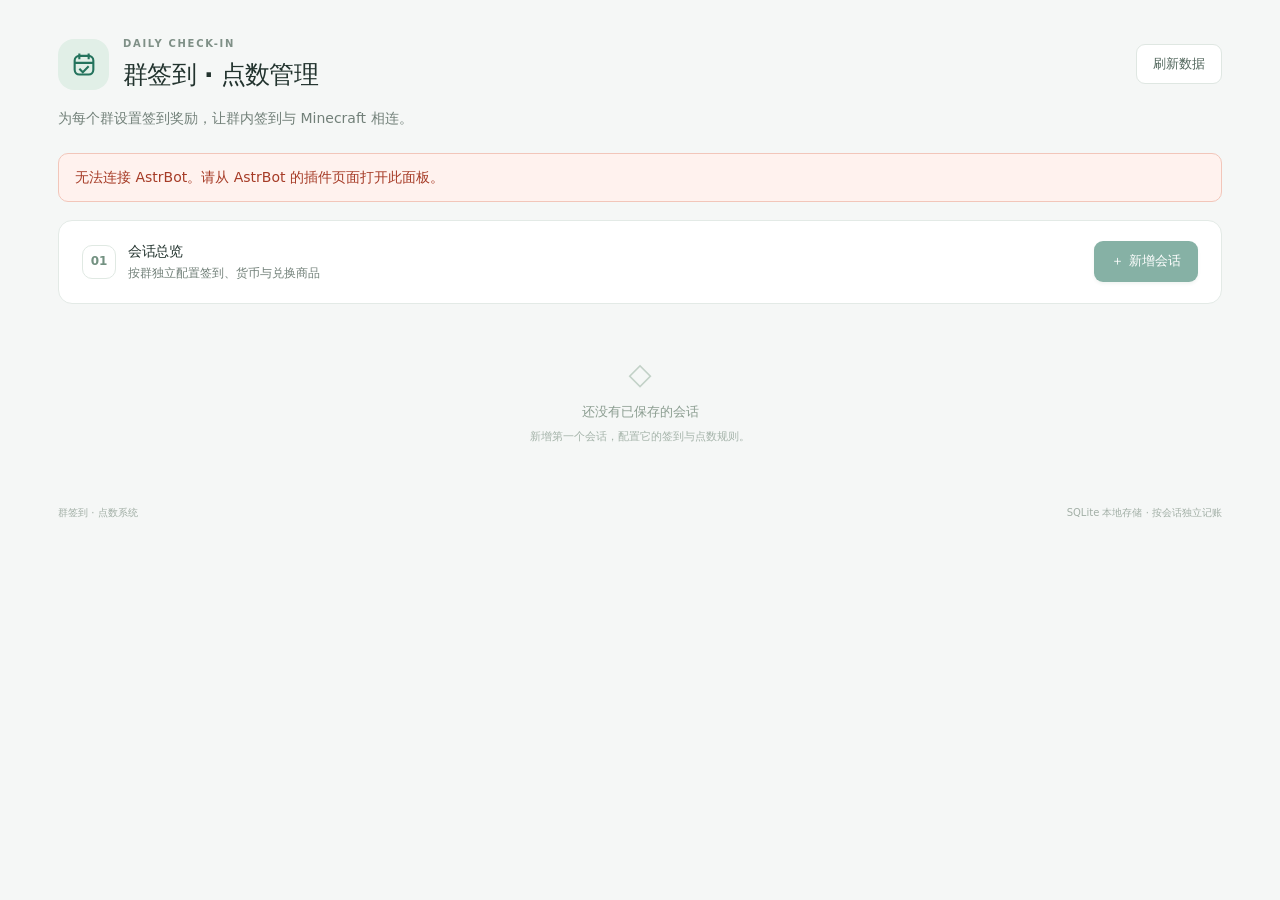
==== commit 4537b674: "feat: add native commands, MC makeup and leaderboard, and limited stock rewards" ====
--- a/pages/dashboard/index.html
+++ b/pages/dashboard/index.html
@@ -4,7 +4,7 @@
   <meta charset="utf-8">
   <meta name="viewport" content="width=device-width, initial-scale=1">
   <meta name="color-scheme" content="light">
-  <title>群签到 · 积分管理</title>
+  <title>群签到 · 点数管理</title>
   <link rel="stylesheet" href="./style.css">
   <script src="/api/plugin/page/bridge-sdk.js"></script>
   <script src="./app.js" defer></script>
@@ -12,7 +12,7 @@
 <body>
 <main class="workspace">
   <header class="page-heading">
-    <div class="brand"><span class="brand-mark" aria-hidden="true"><svg viewBox="0 0 24 24" fill="none" stroke="currentColor" stroke-width="1.8"><rect x="4" y="5" width="16" height="16" rx="4"/><path d="M8 3v5m8-5v5M4 11h16m-12 5 3 3 5-5"/></svg></span><div><p class="eyebrow">DAILY CHECK-IN</p><h1>群签到 · 积分管理</h1></div></div>
+    <div class="brand"><span class="brand-mark" aria-hidden="true"><svg viewBox="0 0 24 24" fill="none" stroke="currentColor" stroke-width="1.8"><rect x="4" y="5" width="16" height="16" rx="4"/><path d="M8 3v5m8-5v5M4 11h16m-12 5 3 3 5-5"/></svg></span><div><p class="eyebrow">DAILY CHECK-IN</p><h1>群签到 · 点数管理</h1></div></div>
     <button id="refresh" class="button secondary" type="button">刷新数据</button>
   </header>
   <p class="page-description">为每个群设置签到奖励，让群内签到与 Minecraft 相连。</p>
@@ -21,12 +21,12 @@
     <section class="session-card overview-heading"><div class="session-label"><span class="section-number">01</span><div><h2>会话总览</h2><p>按群独立配置签到、货币与兑换商品</p></div></div><button id="new-session" class="button primary" type="button" disabled>＋ 新增会话</button>
       <div id="new-session-panel" class="new-session-panel" hidden><label for="session-input">会话标识（UMO）</label><div class="input-action"><input id="session-input" type="text" placeholder="mybot:GroupMessage:123456789" autocomplete="off" spellcheck="false"><button id="add-session" class="button primary" type="button">开始配置</button><button id="cancel-session" class="button text-button" type="button">取消</button></div><p class="hint">填写 平台ID:GroupMessage:群号。完成配置并保存后，会话才会出现在列表中。</p></div>
     </section>
-    <div id="sessions-list" class="sessions-grid"></div><div id="sessions-empty" class="history-empty"><span aria-hidden="true">◇</span><strong>还没有已保存的会话</strong><p>新增第一个会话，配置它的签到与积分规则。</p></div>
+    <div id="sessions-list" class="sessions-grid"></div><div id="sessions-empty" class="history-empty"><span aria-hidden="true">◇</span><strong>还没有已保存的会话</strong><p>新增第一个会话，配置它的签到与点数规则。</p></div>
   </section>
   <section id="editor-page" hidden>
     <section class="session-card"><button id="back-overview" class="button secondary" type="button">← 返回总览</button><div class="session-picker"><label class="sr-only" for="session-select">选择配置会话</label><select id="session-select" disabled><option value="">请选择会话</option></select></div></section>
   <section class="stats-grid" aria-label="当前会话概况">
-    <div class="stat"><span class="stat-label">基础签到奖励</span><div><strong id="stat-points">—</strong><span id="stat-currency" class="stat-unit">积分 / 次</span></div></div>
+    <div class="stat"><span class="stat-label">基础签到奖励</span><div><strong id="stat-points">—</strong><span id="stat-currency" class="stat-unit">点数 / 次</span></div></div>
     <div class="stat"><span class="stat-label">特别日期</span><div><strong id="stat-dates">—</strong><span class="stat-unit">条倍率规则</span></div></div>
     <div class="stat"><span class="stat-label">已同步 MC 绑定</span><div><strong id="stat-bindings">—</strong><span class="stat-unit">位玩家</span></div></div>
     <div class="stat"><span class="stat-label">当前会话状态</span><div><span id="stat-status" class="badge neutral">等待加载</span></div></div>
@@ -38,9 +38,9 @@
         <div class="main-column">
           <section class="card" aria-labelledby="reward-heading">
             <div class="card-heading"><div><p class="eyebrow">REWARDS</p><h2 id="reward-heading">基础奖励</h2></div><label class="switch-label"><input id="enabled" type="checkbox"><span class="switch-track" aria-hidden="true"></span><span>启用签到</span></label></div>
-            <p class="description">每个用户在本会话每天签到一次，积分在指定范围内随机发放。</p>
-            <div class="form-grid"><label>货币名称<input id="currency-name" type="text" maxlength="30" required placeholder="积分 / 萌妹点"></label><label>指令前缀<input id="command-prefix" type="text" maxlength="30" placeholder="留空则不附加前缀"></label></div><p class="hint">继承 AstrBot 的唤醒头，例如唤醒头 #、前缀 萌妹点，对应指令为 <code>#萌妹点 签到</code>；前缀留空时为 <code>#签到</code>。</p>
-            <div class="form-grid spaced"><label>最低积分<input id="min-points" type="number" min="0" max="1000000000" step="1" required></label><label>最高积分<input id="max-points" type="number" min="0" max="1000000000" step="1" required></label></div>
+            <p class="description">每个用户在本会话每天签到一次，点数在指定范围内随机发放。</p>
+            <div class="form-grid"><label>货币名称<input id="currency-name" type="text" maxlength="30" required placeholder="点数 / 萌妹点"></label><label>指令前缀<input id="command-prefix" type="text" maxlength="30" placeholder="留空则不附加前缀"></label></div><p class="hint">签到与点数查询只需 AstrBot 唤醒头，例如 <code>#签到</code>、<code>#点数</code>、<code>#签到 排行榜</code>，不加插件前缀。其他指令使用会话前缀，例如 <code>#萌妹点 商店列表</code>；前缀留空时为 <code>#商店列表</code>。所有指令可在 AstrBot「管理行为」中改名或停用。</p><p class="hint">管理员可用 <code>#萌妹点 重置签到 玩家</code> 重置插件的今日签到状态（不扣回点数、不清除游戏签到）；用 <code>#萌妹点 补签 玩家 YYYY-MM-DD</code> 执行指定日期补签，MC 确认成功后才增加点数。</p>
+            <div class="form-grid spaced"><label>最低奖励<input id="min-points" type="number" min="0" max="1000000000" step="1" required></label><label>最高奖励<input id="max-points" type="number" min="0" max="1000000000" step="1" required></label></div>
             <label class="field">签到时区<input id="timezone" type="text" list="timezones" required placeholder="Asia/Shanghai" autocomplete="off"><datalist id="timezones"><option value="Asia/Shanghai"></option><option value="Asia/Hong_Kong"></option><option value="Asia/Tokyo"></option><option value="UTC"></option></datalist></label><p class="hint">日期、每日次数与可签到时间均按此时区计算。</p>
           </section>
           <section class="card" aria-labelledby="window-heading">
@@ -51,19 +51,20 @@
           </section>
           <section class="card" aria-labelledby="dates-heading">
             <div class="card-heading"><div><p class="eyebrow">SPECIAL DAYS</p><h2 id="dates-heading">指定日期倍率</h2></div><button id="add-date" class="button small secondary" type="button">＋ 添加日期</button></div>
-            <p class="description">为节日与特别的日子增加奖励。未匹配日期时使用 1 倍积分。</p>
+            <p class="description">为节日与特别的日子增加奖励。未匹配日期时使用 1 倍点数。</p>
             <div id="dates-list" class="repeat-list"></div><p id="dates-empty" class="empty-inline">还没有特别日期，所有日期使用基础奖励。</p>
-            <p class="hint">日期填 YYYY-MM-DD（指定某一天）或 MM-DD（每年重复）。指定年份的规则优先，倍率不叠加；积分按四舍五入取整。</p>
+            <p class="hint">日期填 YYYY-MM-DD（指定某一天）或 MM-DD（每年重复）。指定年份的规则优先，倍率不叠加；点数按四舍五入取整。</p>
           </section>
         </div>
         <aside class="side-column">
           <section class="card mc-card" aria-labelledby="mc-heading">
             <div class="card-heading"><div><p class="eyebrow">MINECRAFT</p><h2 id="mc-heading">同步游戏签到</h2></div><label class="switch-label"><input id="mc-enabled" type="checkbox"><span class="switch-track" aria-hidden="true"></span><span class="sr-only">启用同步游戏签到</span></label></div>
-            <p class="description">开启联动后，先发送游戏签到指令，仅确认 MC 成功才增加群积分。失败或结果未知均不入账。</p>
+            <p class="description">开启联动后，先发送游戏签到指令，仅确认 MC 成功才增加群点数。失败或结果未知均不入账。</p>
             <label class="field">目标服务器<select id="server-name"><option value="">请选择服务器</option></select></label>
             <label class="check-label"><input id="require-binding" type="checkbox"><span>签到前必须绑定游戏账号</span></label><p class="hint">仅开启 MC 同步时生效。绑定数据来自现有鹊桥插件。</p>
             <label class="field" for="commands">游戏签到指令</label><textarea id="commands" rows="5" spellcheck="false" placeholder="填写服务端签到插件的实际指令，每行一条"></textarea>
-            <div class="tokens" aria-label="插入指令占位符"><button type="button" data-token="{player}">{player}</button><button type="button" data-token="{points}">{points}</button><button type="button" data-token="{user_id}">{user_id}</button></div><p class="hint">点击插入占位符：绑定的游戏名、本次积分、用户账号。指令由服务器执行，请填写你使用的签到插件支持的命令。</p>
+            <div class="tokens" aria-label="插入指令占位符"><button type="button" data-token="{player}">{player}</button><button type="button" data-token="{points}">{points}</button><button type="button" data-token="{user_id}">{user_id}</button><button type="button" data-token="{date}">{date}</button></div><p class="hint">点击插入占位符：绑定的游戏名、本次奖励、用户账号、签到日期（YYYY-MM-DD）。指令由服务器执行，请填写你使用的签到插件支持的命令。</p>
+            <label class="field" for="makeup-commands">管理员补签指令（每行一条）</label><textarea id="makeup-commands" rows="3" spellcheck="false" placeholder="signin click {date} {player}"></textarea><p class="hint">{date} 是指定补签日期，格式 YYYY-MM-DD；也支持 {player}、{points}、{user_id}。普通签到指令同样支持 {date}。请根据游戏签到插件设置命令。</p><label class="field" for="leaderboard-command">游戏签到排行榜指令</label><input id="leaderboard-command" type="text" spellcheck="false" placeholder="signin leaderboard"><p class="hint">群内发送「签到 排行榜」时执行，不影响点数余额；同样遵守 AstrBot 唤醒头。</p>
             <label class="field" for="mc-success-keywords">成功关键词（每行一个）</label><textarea id="mc-success-keywords" rows="3" placeholder="例如：成功给玩家 / Successfully signed in"></textarea><label class="field" for="mc-failure-keywords">失败关键词（每行一个）</label><textarea id="mc-failure-keywords" rows="3" placeholder="例如：已经签到"></textarea><p class="hint">失败关键词优先。只有 MC 返回内容命中成功关键词才入账；成功词留空、空响应或未匹配结果均不加分。请按游戏签到插件的实际回复填写。</p>
             <div class="binding-row"><span id="binding-note">绑定信息待加载</span><button id="sync-bindings" class="button small secondary" type="button">同步绑定</button></div>
           </section>
@@ -71,16 +72,16 @@
         </aside>
       </div>
       <section class="card extra-card" aria-labelledby="administration-heading"><div class="card-heading"><div><p class="eyebrow">SESSION ADMINISTRATION</p><h2 id="administration-heading">会话管理员与兑换确认</h2></div></div><div class="form-grid"><div><label class="field" for="admin-ids">额外会话管理员（每行一个账号 ID）</label><textarea id="admin-ids" rows="3" placeholder="100000001"></textarea><p class="hint">AstrBot 机器人管理员自动拥有权限，无须重复填写。</p></div><div><label class="field">兑换确认有效期（分钟）<input id="confirmation-minutes" type="number" min="1" max="1440" step="1" required></label><p class="hint">用户发起兑换后，须在有效期内确认；到期订单不会发放奖励。</p></div></div></section>
-      <section class="card extra-card" aria-labelledby="products-heading"><div class="card-heading"><div><p class="eyebrow">REWARD SHOP</p><h2 id="products-heading">兑换商品</h2></div><button id="add-product" class="button secondary small" type="button">＋ 添加商品</button></div><p class="description">商品列表仅展示序号、名称与价格。奖励文本和兑换码只在此管理页面编辑，不向群商品列表公开。</p><div id="products-list" class="products-list"></div><p id="products-empty" class="empty-inline">暂无商品，添加商品后即可配置兑换奖励。</p></section>
-      <section class="card extra-card" aria-labelledby="templates-heading"><div class="card-heading"><div><p class="eyebrow">REPLY TEMPLATES</p><h2 id="templates-heading">对话模板</h2></div></div><p class="description">自定义签到、积分、兑换与管理操作的回复。保留需要的占位符，保存后对当前会话生效。</p><p id="template-fields" class="hint template-hint"></p><div id="templates-list" class="templates-grid"></div></section>
+      <section class="card extra-card" aria-labelledby="products-heading"><div class="card-heading"><div><p class="eyebrow">REWARD SHOP</p><h2 id="products-heading">兑换商品</h2></div><button id="add-product" class="button secondary small" type="button">＋ 添加商品</button></div><p class="description">商品列表仅展示序号、名称与价格。奖励文本和兑换码只在此管理页面编辑，不向群商品列表公开。</p><p id="stock-status" class="hint stock-status" role="status">每 12 秒同步库存与订单；编辑中的表单不会被覆盖。</p><div id="products-list" class="products-list"></div><p id="products-empty" class="empty-inline">暂无商品，添加商品后即可配置兑换奖励。</p></section>
+      <section class="card extra-card" aria-labelledby="templates-heading"><div class="card-heading"><div><p class="eyebrow">REPLY TEMPLATES</p><h2 id="templates-heading">对话模板</h2></div></div><p class="description">自定义签到、点数、兑换与管理操作的回复。保留需要的占位符，保存后对当前会话生效。</p><p id="template-fields" class="hint template-hint"></p><div id="templates-list" class="templates-grid"></div></section>
     </fieldset>
     <div class="save-bar"><div><span id="save-state" class="save-state">正在连接 AstrBot…</span><p id="save-caption">设置仅应用于当前会话</p></div><div class="save-actions"><button id="discard" class="button secondary" type="button" disabled>放弃修改</button><button id="save" class="button primary" type="submit" disabled>保存当前会话</button></div></div>
   </form>
 
-  <section class="card history-card" aria-labelledby="history-heading"><div class="card-heading"><div><p class="eyebrow">ACTIVITY</p><h2 id="history-heading">近期签到记录</h2></div><span id="history-count" class="count-pill">0 条</span></div><p class="description">当前会话的签到积分与游戏指令发送结果。积分入账与 MC 发送状态分别记录。</p><div class="table-scroll"><table><thead><tr><th>用户 / 游戏名</th><th>签到日期</th><th>签到积分 / 入账</th><th>累计积分</th><th>MC 状态</th><th>详情</th></tr></thead><tbody id="history-body"></tbody></table></div><div id="history-empty" class="history-empty"><span aria-hidden="true">◇</span><strong>还没有签到记录</strong><p>群成员完成首次签到后，记录会出现在这里。</p></div></section>
-  <div class="activity-columns"><section class="card extra-card"><div class="card-heading"><div><p class="eyebrow">LEADERBOARD</p><h2>会话排行榜</h2></div></div><div class="table-scroll"><table><thead><tr><th>名次</th><th>用户</th><th>余额</th></tr></thead><tbody id="leaderboard-body"></tbody></table></div><p id="leaderboard-empty" class="empty-inline">暂无积分排名。</p></section><section class="card extra-card"><div class="card-heading"><div><p class="eyebrow">REDEMPTIONS</p><h2>近期兑换订单</h2></div></div><p class="hint">此处只显示订单状态，不展示奖励内容或兑换码。</p><div class="table-scroll"><table><thead><tr><th>订单 / 用户</th><th>商品</th><th>价格</th><th>状态</th><th>详情</th></tr></thead><tbody id="orders-body"></tbody></table></div><p id="orders-empty" class="empty-inline">暂无兑换订单。</p></section></div>
+  <section class="card history-card" aria-labelledby="history-heading"><div class="card-heading"><div><p class="eyebrow">ACTIVITY</p><h2 id="history-heading">近期签到记录</h2></div><span id="history-count" class="count-pill">0 条</span></div><p class="description">当前会话的签到点数与游戏指令发送结果。点数入账与 MC 发送状态分别记录。标记「管理员已重置」的是归档历史，不代表当前有效签到，旧点数不会被扣回。</p><div class="table-scroll"><table><thead><tr><th>用户 / 游戏名</th><th>签到日期</th><th>签到奖励 / 入账</th><th>累计余额</th><th>MC 状态</th><th>详情</th></tr></thead><tbody id="history-body"></tbody></table></div><div id="history-empty" class="history-empty"><span aria-hidden="true">◇</span><strong>还没有签到记录</strong><p>群成员完成首次签到后，记录会出现在这里。</p></div></section>
+  <div class="activity-columns"><section class="card extra-card"><div class="card-heading"><div><p class="eyebrow">LEADERBOARD</p><h2>会话排行榜</h2></div></div><div class="table-scroll"><table><thead><tr><th>名次</th><th>用户</th><th>余额</th></tr></thead><tbody id="leaderboard-body"></tbody></table></div><p id="leaderboard-empty" class="empty-inline">暂无点数排名。</p></section><section class="card extra-card"><div class="card-heading"><div><p class="eyebrow">REDEMPTIONS</p><h2>近期兑换订单</h2></div></div><p class="hint">此处只显示订单状态，不展示奖励内容或兑换码。</p><div class="table-scroll"><table><thead><tr><th>订单 / 用户</th><th>商品</th><th>价格</th><th>状态</th><th>详情</th></tr></thead><tbody id="orders-body"></tbody></table></div><p id="orders-empty" class="empty-inline">暂无兑换订单。</p></section></div>
   </section>
-  <footer class="page-footer"><span>群签到 · 积分系统</span><span>SQLite 本地存储 · 按会话独立记账</span></footer>
+  <footer class="page-footer"><span>群签到 · 点数系统</span><span>SQLite 本地存储 · 按会话独立记账</span></footer>
 </main>
 <div id="confirm-overlay" class="modal-backdrop" hidden><section class="confirm-dialog" role="dialog" aria-modal="true" aria-labelledby="confirm-title" aria-describedby="confirm-description"><h2 id="confirm-title"></h2><p id="confirm-description"></p><div class="dialog-actions"><button id="confirm-cancel" class="button secondary" type="button">取消</button><button id="confirm-accept" class="button primary" type="button">确认</button></div></section></div>
 </body>
--- a/pages/dashboard/style.css
+++ b/pages/dashboard/style.css
@@ -6,3 +6,7 @@
 .sessions-grid{display:grid;grid-template-columns:repeat(2,minmax(0,1fr));gap:18px;margin-top:20px}.session-overview h2{font-size:14px;overflow-wrap:anywhere;word-break:break-word}.session-overview .card-heading>div{min-width:0}.session-overview .switch-label{flex-shrink:0}.session-summary{font-size:18px;font-weight:600;color:#365d46;margin:20px 0 13px}.session-meta{display:flex;gap:12px;align-items:center;font-size:11px;color:#84948a}.session-actions{display:flex;gap:10px;margin-top:22px;padding-top:18px;border-top:1px solid var(--line)}.session-actions .primary{flex:1}.button.danger{background:#fff5f1;color:#a65a45;border-color:#eedbd3}.button.danger:hover{background:#fde9e0}.spaced{margin-top:18px}.extra-card{margin-top:20px}.products-list{display:grid;grid-template-columns:repeat(2,minmax(0,1fr));gap:16px}.product-card{border:1px solid #e0e8e1;background:#fafcfb;border-radius:12px;padding:18px;min-width:0}.product-card h3{margin:0;font-size:13px;color:#617c69}.product-controls{display:flex;align-items:center;gap:15px}.product-controls .check-label{margin:0}.product-fields{display:grid;grid-template-columns:minmax(65px,.6fr) minmax(100px,1.2fr) minmax(80px,.7fr);gap:10px}.product-fields input{margin-top:7px;min-width:0}.product-card textarea{margin-top:7px;font-family:inherit}.templates-grid{display:grid;grid-template-columns:1fr 1fr;gap:18px;margin-top:18px}.template-field{display:flex;flex-direction:column;gap:3px;font-size:12px;color:#45644e;font-weight:600;min-width:0}.template-field small{font-size:10px;font-weight:400;color:#94a298}.template-field textarea{margin-top:4px;font-family:inherit;font-size:12px;line-height:1.7}.template-hint{overflow-wrap:anywhere;padding:13px;background:#f4f8f5;border-radius:8px;line-height:2}.activity-columns{display:grid;grid-template-columns:minmax(0,.8fr) minmax(0,1.2fr);gap:20px}.activity-columns .card{min-width:0}.pending-points{color:#a0875f}.modal-backdrop{position:fixed;inset:0;background:#1836266b;z-index:50;display:grid;place-items:center;padding:22px;backdrop-filter:blur(3px)}.confirm-dialog{width:100%;max-width:480px;background:#fff;border-radius:16px;box-shadow:0 12px 70px #17322330;padding:27px}.confirm-dialog p{font-size:13px;color:#7b877e;white-space:pre-wrap;overflow-wrap:anywhere;margin-top:15px;line-height:1.9}.dialog-actions{display:flex;justify-content:flex-end;gap:10px;margin-top:25px}.detail-cell{white-space:pre-wrap}#editor-page>.session-card{margin-bottom:20px}.overview-heading{margin-top:4px}#settings-fields>.extra-card{width:100%}code{font-size:11px;background:#edf2ee;padding:2px 4px;border-radius:3px}.product-card .field{font-weight:500}.activity-columns .hint{margin-bottom:13px}
 @media(max-width:900px){.products-list{grid-template-columns:1fr}.activity-columns{grid-template-columns:1fr}}
 @media(max-width:680px){.sessions-grid{grid-template-columns:1fr;gap:13px}.session-summary{font-size:17px}.templates-grid{grid-template-columns:1fr}.product-card{padding:14px}.product-fields{grid-template-columns:1fr 1fr}.product-fields>label:nth-child(2){grid-column:1/-1;grid-row:2}.product-controls{gap:8px}.product-controls .button{font-size:10px}.confirm-dialog{padding:22px}.dialog-actions{flex-wrap:wrap}.dialog-actions .button{white-space:normal}.overview-heading{align-items:center}.overview-heading>.button{font-size:11px;padding:8px 11px}.form-grid:has(#admin-ids){grid-template-columns:1fr}.activity-columns{gap:0}.session-overview .card-heading{align-items:flex-start}}
+
+.product-fields{grid-template-columns:repeat(2,minmax(0,1fr))}.stock-count{display:block;margin-top:5px;font-size:11px;color:#7f9585;font-weight:400}.stock-status{padding:10px 12px;background:#f1f7f3;border-radius:8px;margin:0 0 16px}.stock-status.stock-changed{background:#fff5e3;color:#9b732d}@media(max-width:680px){.product-fields>label:nth-child(2){grid-column:auto;grid-row:auto}.product-fields>label{min-width:0}}
+
+.archive-label{display:inline-block;margin-top:6px;padding:2px 6px;border-radius:5px;font-size:10px;color:#8c7650;background:#f6f0e5}.archived-record .detail-cell{color:#9b9b8a}
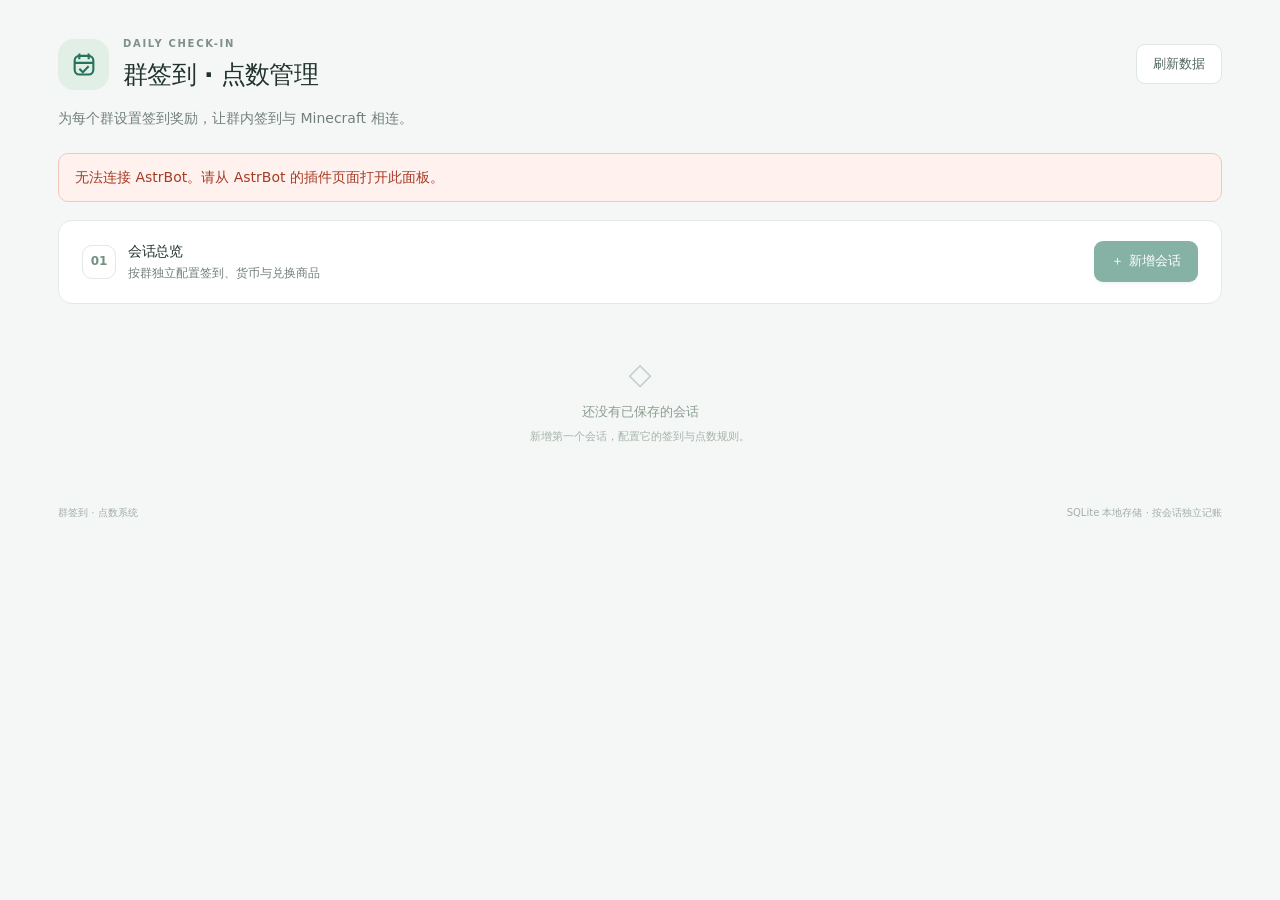
==== commit 235ea8ae: "feat: separate session check-in and shop command prefixes" ====
--- a/pages/dashboard/index.html
+++ b/pages/dashboard/index.html
@@ -39,7 +39,10 @@
           <section class="card" aria-labelledby="reward-heading">
             <div class="card-heading"><div><p class="eyebrow">REWARDS</p><h2 id="reward-heading">基础奖励</h2></div><label class="switch-label"><input id="enabled" type="checkbox"><span class="switch-track" aria-hidden="true"></span><span>启用签到</span></label></div>
             <p class="description">每个用户在本会话每天签到一次，点数在指定范围内随机发放。</p>
-            <div class="form-grid"><label>货币名称<input id="currency-name" type="text" maxlength="30" required placeholder="点数 / 萌妹点"></label><label>指令前缀<input id="command-prefix" type="text" maxlength="30" placeholder="留空则不附加前缀"></label></div><p class="hint">签到与点数查询只需 AstrBot 唤醒头，例如 <code>#签到</code>、<code>#点数</code>、<code>#签到 排行榜</code>，不加插件前缀。其他指令使用会话前缀，例如 <code>#萌妹点 商店列表</code>；前缀留空时为 <code>#商店列表</code>。所有指令可在 AstrBot「管理行为」中改名或停用。</p><p class="hint">管理员可用 <code>#萌妹点 重置签到 玩家</code> 重置插件的今日签到状态（不扣回点数、不清除游戏签到）；用 <code>#萌妹点 补签 玩家 YYYY-MM-DD</code> 执行指定日期补签，MC 确认成功后才增加点数。</p>
+            <label class="field">货币名称<input id="currency-name" type="text" maxlength="30" required placeholder="点数 / 萌妹点"></label>
+            <div class="form-grid spaced prefix-fields"><label>签到指令前缀<input id="checkin-prefix" type="text" maxlength="30" placeholder="例如 mc；留空仅需唤醒头"></label><label>商店及点数管理前缀<input id="command-prefix" type="text" maxlength="30" placeholder="例如 萌妹点；留空仅需唤醒头"></label></div>
+            <p class="hint">签到前缀用于「签到、点数、签到 排行榜、重置签到、补签」五条指令；商店及点数管理前缀用于查询、修改、增加、减少、点数排行榜、商店、兑换、补领和帮助。两个前缀按当前会话独立保存，不包含空格。</p><p id="prefix-preview" class="hint prefix-preview"></p><p class="hint">所有指令可在 AstrBot「管理行为」中改名或停用，改名后仍使用该指令所属的前缀。</p>
+            <p class="hint">例如签到前缀设为 mc：管理员用 <code>#mc 重置签到 玩家</code> 重置插件的今日签到状态（不扣回点数、不清除游戏签到）；用 <code>#mc 补签 玩家 YYYY-MM-DD</code> 补签，MC 确认成功后才增加点数。</p>
             <div class="form-grid spaced"><label>最低奖励<input id="min-points" type="number" min="0" max="1000000000" step="1" required></label><label>最高奖励<input id="max-points" type="number" min="0" max="1000000000" step="1" required></label></div>
             <label class="field">签到时区<input id="timezone" type="text" list="timezones" required placeholder="Asia/Shanghai" autocomplete="off"><datalist id="timezones"><option value="Asia/Shanghai"></option><option value="Asia/Hong_Kong"></option><option value="Asia/Tokyo"></option><option value="UTC"></option></datalist></label><p class="hint">日期、每日次数与可签到时间均按此时区计算。</p>
           </section>
@@ -64,7 +67,7 @@
             <label class="check-label"><input id="require-binding" type="checkbox"><span>签到前必须绑定游戏账号</span></label><p class="hint">仅开启 MC 同步时生效。绑定数据来自现有鹊桥插件。</p>
             <label class="field" for="commands">游戏签到指令</label><textarea id="commands" rows="5" spellcheck="false" placeholder="填写服务端签到插件的实际指令，每行一条"></textarea>
             <div class="tokens" aria-label="插入指令占位符"><button type="button" data-token="{player}">{player}</button><button type="button" data-token="{points}">{points}</button><button type="button" data-token="{user_id}">{user_id}</button><button type="button" data-token="{date}">{date}</button></div><p class="hint">点击插入占位符：绑定的游戏名、本次奖励、用户账号、签到日期（YYYY-MM-DD）。指令由服务器执行，请填写你使用的签到插件支持的命令。</p>
-            <label class="field" for="makeup-commands">管理员补签指令（每行一条）</label><textarea id="makeup-commands" rows="3" spellcheck="false" placeholder="signin click {date} {player}"></textarea><p class="hint">{date} 是指定补签日期，格式 YYYY-MM-DD；也支持 {player}、{points}、{user_id}。普通签到指令同样支持 {date}。请根据游戏签到插件设置命令。</p><label class="field" for="leaderboard-command">游戏签到排行榜指令</label><input id="leaderboard-command" type="text" spellcheck="false" placeholder="signin leaderboard"><p class="hint">群内发送「签到 排行榜」时执行，不影响点数余额；同样遵守 AstrBot 唤醒头。</p>
+            <label class="field" for="makeup-commands">管理员补签指令（每行一条）</label><textarea id="makeup-commands" rows="3" spellcheck="false" placeholder="signin click {date} {player}"></textarea><p class="hint">{date} 是指定补签日期，格式 YYYY-MM-DD；也支持 {player}、{points}、{user_id}。普通签到指令同样支持 {date}。请根据游戏签到插件设置命令。</p><label class="field" for="leaderboard-command">游戏签到排行榜指令</label><input id="leaderboard-command" type="text" spellcheck="false" placeholder="signin leaderboard"><p class="hint">使用签到指令前缀发送「签到 排行榜」时执行，例如 #mc 签到 排行榜。不影响点数余额；签到前缀留空时为 #签到 排行榜。</p>
             <label class="field" for="mc-success-keywords">成功关键词（每行一个）</label><textarea id="mc-success-keywords" rows="3" placeholder="例如：成功给玩家 / Successfully signed in"></textarea><label class="field" for="mc-failure-keywords">失败关键词（每行一个）</label><textarea id="mc-failure-keywords" rows="3" placeholder="例如：已经签到"></textarea><p class="hint">失败关键词优先。只有 MC 返回内容命中成功关键词才入账；成功词留空、空响应或未匹配结果均不加分。请按游戏签到插件的实际回复填写。</p>
             <div class="binding-row"><span id="binding-note">绑定信息待加载</span><button id="sync-bindings" class="button small secondary" type="button">同步绑定</button></div>
           </section>
--- a/pages/dashboard/style.css
+++ b/pages/dashboard/style.css
@@ -10,3 +10,5 @@
 .product-fields{grid-template-columns:repeat(2,minmax(0,1fr))}.stock-count{display:block;margin-top:5px;font-size:11px;color:#7f9585;font-weight:400}.stock-status{padding:10px 12px;background:#f1f7f3;border-radius:8px;margin:0 0 16px}.stock-status.stock-changed{background:#fff5e3;color:#9b732d}@media(max-width:680px){.product-fields>label:nth-child(2){grid-column:auto;grid-row:auto}.product-fields>label{min-width:0}}
 
 .archive-label{display:inline-block;margin-top:6px;padding:2px 6px;border-radius:5px;font-size:10px;color:#8c7650;background:#f6f0e5}.archived-record .detail-cell{color:#9b9b8a}
+
+.prefix-preview{padding:10px 12px;background:#eff6f1;border:1px solid #dce9df;border-radius:8px;color:#557461;overflow-wrap:anywhere}.prefix-fields input{font-size:12px}
